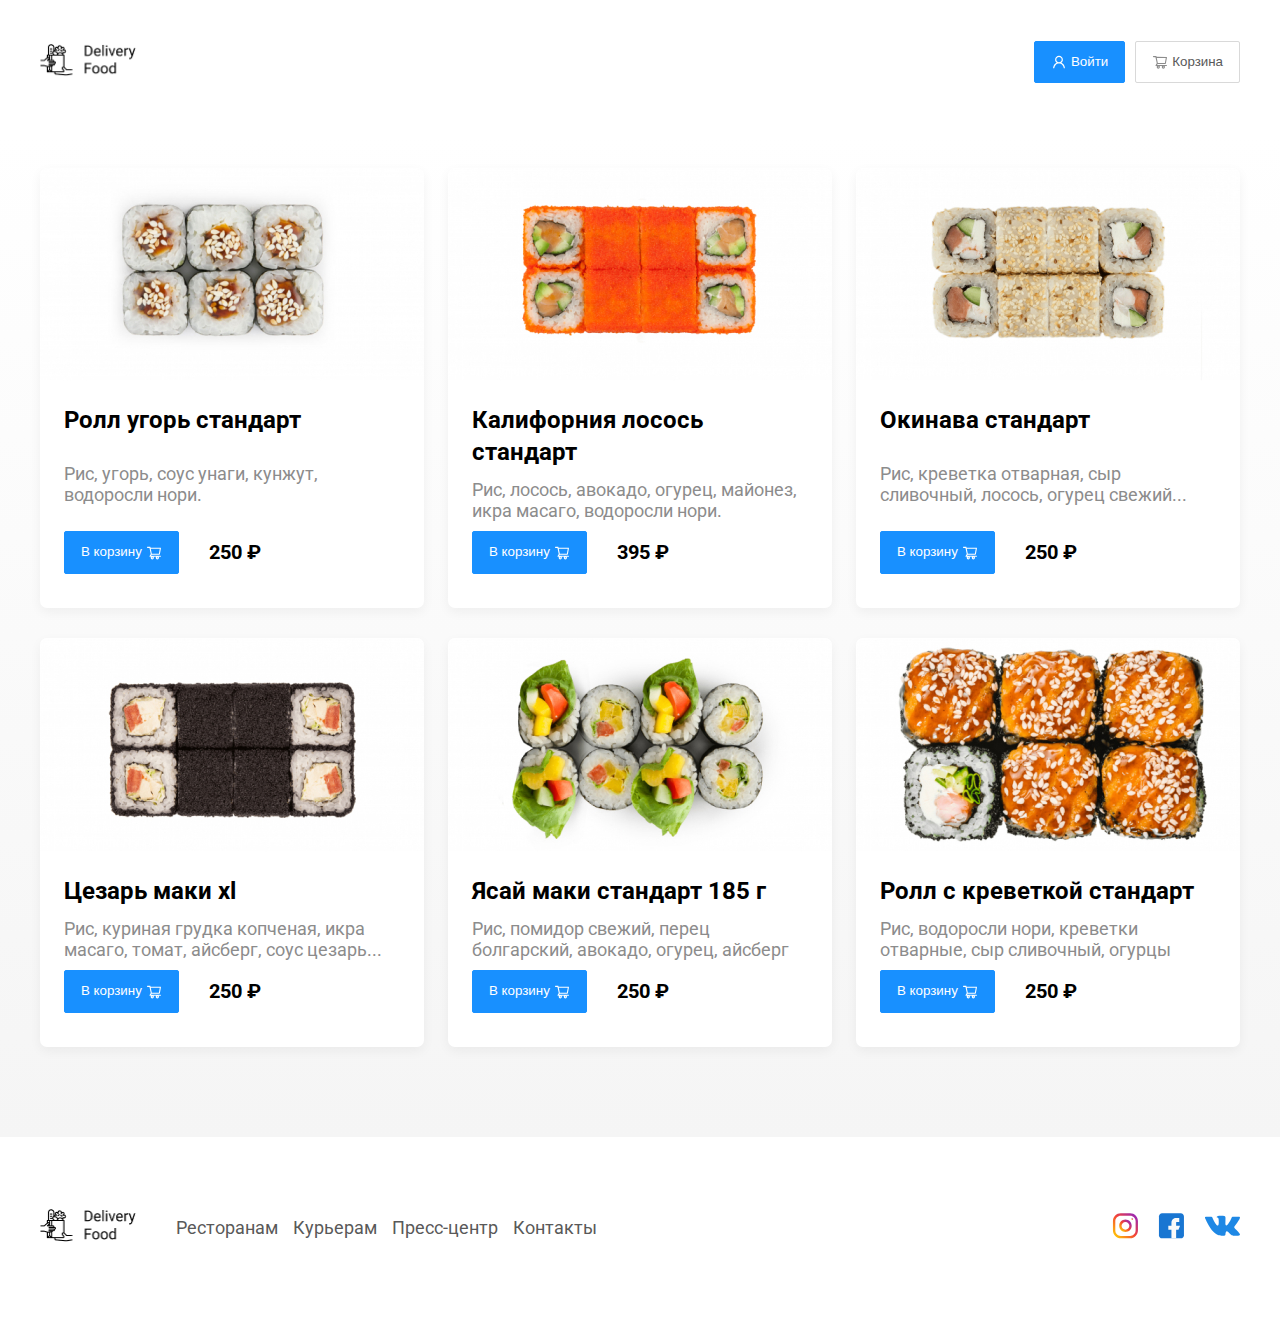
==== goods.html @ 4f5565f8 "goods + modal" ====
<!DOCTYPE html>
<html lang="ru">

<head>
    <meta charset="UTF-8">
    <meta name="viewport" content="width=device-width, initial-scale=1.0">
    <link rel="shortcut icon" type="image/x-icon" href="./images/favicon.ico">
    <link rel="preconnect" href="https://fonts.googleapis.com">
    <link rel="preconnect" href="https://fonts.gstatic.com" crossorigin>
    <link href="https://fonts.googleapis.com/css2?family=Roboto:wght@400;700&display=swap" rel="stylesheet">
    <link href="style.css" rel="stylesheet">
    <title>Delivery Food</title>
</head>

<body>
    <div class="page-wrapper">
        <header class="header">
            <div class="container">
                <div class="header-box">
                    <a class="header-logo logo" href="./index.html">
                        <img src="./images/logo.png" alt="Логотип Delivery Food">
                    </a>

                    <div class="header-controls">
                        <button class="btn btn-primary">
                            <svg width="16" height="24" viewBox="0 0 16 24" fill="none"
                                xmlns="http://www.w3.org/2000/svg">
                                <path
                                    d="M13.4143 15.9312C13.1196 15.2331 12.6919 14.5989 12.155 14.0641C11.6197 13.5277 10.9856 13.1 10.2878 12.8047C10.2815 12.8016 10.2753 12.8 10.269 12.7969C11.2425 12.0938 11.8753 10.9484 11.8753 9.65625C11.8753 7.51562 10.1409 5.78125 8.00028 5.78125C5.85966 5.78125 4.12528 7.51562 4.12528 9.65625C4.12528 10.9484 4.7581 12.0937 5.73153 12.7984C5.72528 12.8016 5.71903 12.8031 5.71278 12.8062C5.01278 13.1016 4.38466 13.525 3.8456 14.0656C3.3092 14.6009 2.88154 15.235 2.58622 15.9328C2.2961 16.616 2.13963 17.3485 2.12528 18.0906C2.12487 18.1073 2.12779 18.1239 2.13389 18.1394C2.13998 18.1549 2.14912 18.1691 2.16077 18.181C2.17242 18.193 2.18634 18.2025 2.20171 18.2089C2.21709 18.2154 2.2336 18.2188 2.25028 18.2188H3.18778C3.25653 18.2188 3.31122 18.1641 3.31278 18.0969C3.34403 16.8906 3.82841 15.7609 4.68466 14.9047C5.5706 14.0188 6.74716 13.5312 8.00028 13.5312C9.25341 13.5312 10.43 14.0188 11.3159 14.9047C12.1722 15.7609 12.6565 16.8906 12.6878 18.0969C12.6893 18.1656 12.744 18.2188 12.8128 18.2188H13.7503C13.767 18.2188 13.7835 18.2154 13.7989 18.2089C13.8142 18.2025 13.8281 18.193 13.8398 18.181C13.8514 18.1691 13.8606 18.1549 13.8667 18.1394C13.8728 18.1239 13.8757 18.1073 13.8753 18.0906C13.8597 17.3437 13.705 16.6172 13.4143 15.9312V15.9312ZM8.00028 12.3438C7.2831 12.3438 6.6081 12.0641 6.10028 11.5563C5.59247 11.0484 5.31278 10.3734 5.31278 9.65625C5.31278 8.93906 5.59247 8.26406 6.10028 7.75625C6.6081 7.24844 7.2831 6.96875 8.00028 6.96875C8.71747 6.96875 9.39247 7.24844 9.90028 7.75625C10.4081 8.26406 10.6878 8.93906 10.6878 9.65625C10.6878 10.3734 10.4081 11.0484 9.90028 11.5563C9.39247 12.0641 8.71747 12.3438 8.00028 12.3438Z"
                                    fill="white" />
                            </svg>
                            Войти
                        </button>

                        <button class="btn btn-outline">
                            <svg width="16" height="24" viewBox="0 0 16 24" fill="none"
                                xmlns="http://www.w3.org/2000/svg">
                                <path
                                    d="M14.4202 14.9672H5.11555L5.58274 14.0156L13.3452 14.0016C13.6077 14.0016 13.8327 13.8141 13.8796 13.5547L14.9546 7.5375C14.9827 7.37969 14.9406 7.21719 14.8374 7.09375C14.7865 7.033 14.7229 6.98407 14.6511 6.95034C14.5793 6.91661 14.5011 6.8989 14.4218 6.89844L4.5468 6.86562L4.46243 6.46875C4.4093 6.21562 4.18118 6.03125 3.9218 6.03125H1.50774C1.36146 6.03125 1.22116 6.08936 1.11773 6.1928C1.01429 6.29624 0.956177 6.43653 0.956177 6.58281C0.956177 6.7291 1.01429 6.86939 1.11773 6.97283C1.22116 7.07626 1.36146 7.13438 1.50774 7.13438H3.47493L3.84368 8.8875L4.75149 13.2828L3.58274 15.1906C3.52204 15.2725 3.48549 15.3698 3.4772 15.4714C3.46892 15.573 3.48924 15.675 3.53586 15.7656C3.62961 15.9516 3.81868 16.0688 4.02805 16.0688H5.0093C4.80011 16.3466 4.68712 16.685 4.68743 17.0328C4.68743 17.9172 5.40618 18.6359 6.29055 18.6359C7.17493 18.6359 7.89368 17.9172 7.89368 17.0328C7.89368 16.6844 7.77805 16.3453 7.5718 16.0688H10.089C9.8798 16.3466 9.76681 16.685 9.76711 17.0328C9.76711 17.9172 10.4859 18.6359 11.3702 18.6359C12.2546 18.6359 12.9734 17.9172 12.9734 17.0328C12.9734 16.6844 12.8577 16.3453 12.6515 16.0688H14.4218C14.7249 16.0688 14.9734 15.8219 14.9734 15.5172C14.9725 15.3711 14.9138 15.2312 14.8102 15.1282C14.7065 15.0251 14.5664 14.9673 14.4202 14.9672V14.9672ZM4.77649 7.95312L13.7734 7.98281L12.8921 12.9172L5.82493 12.9297L4.77649 7.95312ZM6.29055 17.5266C6.01868 17.5266 5.7968 17.3047 5.7968 17.0328C5.7968 16.7609 6.01868 16.5391 6.29055 16.5391C6.56243 16.5391 6.7843 16.7609 6.7843 17.0328C6.7843 17.1638 6.73228 17.2894 6.63969 17.3819C6.54709 17.4745 6.4215 17.5266 6.29055 17.5266V17.5266ZM11.3702 17.5266C11.0984 17.5266 10.8765 17.3047 10.8765 17.0328C10.8765 16.7609 11.0984 16.5391 11.3702 16.5391C11.6421 16.5391 11.864 16.7609 11.864 17.0328C11.864 17.1638 11.812 17.2894 11.7194 17.3819C11.6268 17.4745 11.5012 17.5266 11.3702 17.5266V17.5266Z"
                                    fill="#8C8C8C" />
                            </svg>
                            Корзина
                        </button>
                    </div>
                </div>
            </div>
        </header>

        <main class="main">
            <section class="products">
                <div class="container">
                    <div class="products-wrapper">
                        <div class="products-card">
                            <div class="products-card__image">
                                <img src="./images/goods/eelRoll.jpg" alt="Ролл угорь стандарт">
                            </div>
                            <div class="products-card__description">
                                <div class="products-card__description-row">
                                    <h5 class="products-card__description--name">Ролл угорь стандарт</h5>
                                </div>
                                <div class="products-card__description-row">
                                    <p class="products-card__description--text">Рис, угорь, соус унаги, кунжут,
                                        водоросли нори.</p>
                                </div>
                                <div class="products-card__description-row">
                                    <div class="products-card__description-controls">
                                        <button class="btn btn-primary">
                                            В корзину
                                            <svg width="16" height="25" viewBox="0 0 16 25" fill="none"
                                                xmlns="http://www.w3.org/2000/svg">
                                                <path
                                                    d="M14.4202 15.7302H5.11549L5.58268 14.7786L13.3452 14.7646C13.6077 14.7646 13.8327 14.5771 13.8796 14.3177L14.9546 8.3005C14.9827 8.14269 14.9405 7.98019 14.8374 7.85675C14.7864 7.796 14.7228 7.74707 14.6511 7.71334C14.5793 7.67961 14.501 7.6619 14.4217 7.66144L4.54674 7.62863L4.46237 7.23175C4.40924 6.97863 4.18112 6.79425 3.92174 6.79425H1.50768C1.36139 6.79425 1.2211 6.85236 1.11766 6.9558C1.01423 7.05924 0.956116 7.19953 0.956116 7.34581C0.956116 7.4921 1.01423 7.63239 1.11766 7.73583C1.2211 7.83926 1.36139 7.89738 1.50768 7.89738H3.47487L3.84362 9.6505L4.75143 14.0458L3.58268 15.9536C3.52198 16.0355 3.48543 16.1328 3.47714 16.2344C3.46886 16.336 3.48918 16.438 3.5358 16.5286C3.62955 16.7146 3.81862 16.8318 4.02799 16.8318H5.00924C4.80005 17.1096 4.68706 17.448 4.68737 17.7958C4.68737 18.6802 5.40612 19.3989 6.29049 19.3989C7.17487 19.3989 7.89362 18.6802 7.89362 17.7958C7.89362 17.4474 7.77799 17.1083 7.57174 16.8318H10.0889C9.87974 17.1096 9.76675 17.448 9.76705 17.7958C9.76705 18.6802 10.4858 19.3989 11.3702 19.3989C12.2546 19.3989 12.9733 18.6802 12.9733 17.7958C12.9733 17.4474 12.8577 17.1083 12.6514 16.8318H14.4217C14.7249 16.8318 14.9733 16.5849 14.9733 16.2802C14.9724 16.1341 14.9137 15.9942 14.8101 15.8912C14.7065 15.7881 14.5663 15.7303 14.4202 15.7302V15.7302ZM4.77643 8.71613L13.7733 8.74581L12.8921 13.6802L5.82487 13.6927L4.77643 8.71613ZM6.29049 18.2896C6.01862 18.2896 5.79674 18.0677 5.79674 17.7958C5.79674 17.5239 6.01862 17.3021 6.29049 17.3021C6.56237 17.3021 6.78424 17.5239 6.78424 17.7958C6.78424 17.9268 6.73222 18.0524 6.63962 18.1449C6.54703 18.2375 6.42144 18.2896 6.29049 18.2896V18.2896ZM11.3702 18.2896C11.0983 18.2896 10.8764 18.0677 10.8764 17.7958C10.8764 17.5239 11.0983 17.3021 11.3702 17.3021C11.6421 17.3021 11.8639 17.5239 11.8639 17.7958C11.8639 17.9268 11.8119 18.0524 11.7193 18.1449C11.6267 18.2375 11.5011 18.2896 11.3702 18.2896V18.2896Z"
                                                    fill="white" />
                                            </svg>
                                        </button>
                                        <span class="products-card__description-controls-price">250 ₽</span>
                                    </div>
                                </div>
                            </div>
                        </div>

                        <div class="products-card">
                            <div class="products-card__image">
                                <img src="./images/goods/california.jpg" alt="Калифорния лосось стандарт">
                            </div>
                            <div class="products-card__description">
                                <div class="products-card__description-row">
                                    <h5 class="products-card__description--name">Калифорния лосось стандарт</h5>
                                </div>
                                <div class="products-card__description-row">
                                    <p class="products-card__description--text">Рис, лосось, авокадо, огурец, майонез,
                                        икра масаго, водоросли нори.</p>
                                </div>
                                <div class="products-card__description-row">
                                    <div class="products-card__description-controls">
                                        <button class="btn btn-primary">
                                            В корзину
                                            <svg width="16" height="25" viewBox="0 0 16 25" fill="none"
                                                xmlns="http://www.w3.org/2000/svg">
                                                <path
                                                    d="M14.4202 15.7302H5.11549L5.58268 14.7786L13.3452 14.7646C13.6077 14.7646 13.8327 14.5771 13.8796 14.3177L14.9546 8.3005C14.9827 8.14269 14.9405 7.98019 14.8374 7.85675C14.7864 7.796 14.7228 7.74707 14.6511 7.71334C14.5793 7.67961 14.501 7.6619 14.4217 7.66144L4.54674 7.62863L4.46237 7.23175C4.40924 6.97863 4.18112 6.79425 3.92174 6.79425H1.50768C1.36139 6.79425 1.2211 6.85236 1.11766 6.9558C1.01423 7.05924 0.956116 7.19953 0.956116 7.34581C0.956116 7.4921 1.01423 7.63239 1.11766 7.73583C1.2211 7.83926 1.36139 7.89738 1.50768 7.89738H3.47487L3.84362 9.6505L4.75143 14.0458L3.58268 15.9536C3.52198 16.0355 3.48543 16.1328 3.47714 16.2344C3.46886 16.336 3.48918 16.438 3.5358 16.5286C3.62955 16.7146 3.81862 16.8318 4.02799 16.8318H5.00924C4.80005 17.1096 4.68706 17.448 4.68737 17.7958C4.68737 18.6802 5.40612 19.3989 6.29049 19.3989C7.17487 19.3989 7.89362 18.6802 7.89362 17.7958C7.89362 17.4474 7.77799 17.1083 7.57174 16.8318H10.0889C9.87974 17.1096 9.76675 17.448 9.76705 17.7958C9.76705 18.6802 10.4858 19.3989 11.3702 19.3989C12.2546 19.3989 12.9733 18.6802 12.9733 17.7958C12.9733 17.4474 12.8577 17.1083 12.6514 16.8318H14.4217C14.7249 16.8318 14.9733 16.5849 14.9733 16.2802C14.9724 16.1341 14.9137 15.9942 14.8101 15.8912C14.7065 15.7881 14.5663 15.7303 14.4202 15.7302V15.7302ZM4.77643 8.71613L13.7733 8.74581L12.8921 13.6802L5.82487 13.6927L4.77643 8.71613ZM6.29049 18.2896C6.01862 18.2896 5.79674 18.0677 5.79674 17.7958C5.79674 17.5239 6.01862 17.3021 6.29049 17.3021C6.56237 17.3021 6.78424 17.5239 6.78424 17.7958C6.78424 17.9268 6.73222 18.0524 6.63962 18.1449C6.54703 18.2375 6.42144 18.2896 6.29049 18.2896V18.2896ZM11.3702 18.2896C11.0983 18.2896 10.8764 18.0677 10.8764 17.7958C10.8764 17.5239 11.0983 17.3021 11.3702 17.3021C11.6421 17.3021 11.8639 17.5239 11.8639 17.7958C11.8639 17.9268 11.8119 18.0524 11.7193 18.1449C11.6267 18.2375 11.5011 18.2896 11.3702 18.2896V18.2896Z"
                                                    fill="white" />
                                            </svg>
                                        </button>
                                        <span class="products-card__description-controls-price">395 ₽</span>
                                    </div>
                                </div>
                            </div>
                        </div>

                        <div class="products-card">
                            <div class="products-card__image">
                                <img src="./images/goods/okinawa.jpg" alt="Окинава стандарт">
                            </div>
                            <div class="products-card__description">
                                <div class="products-card__description-row">
                                    <h5 class="products-card__description--name">Окинава стандарт</h5>
                                </div>
                                <div class="products-card__description-row">
                                    <p class="products-card__description--text">Рис, креветка отварная, сыр сливочный,
                                        лосось, огурец свежий...</p>
                                </div>
                                <div class="products-card__description-row">
                                    <div class="products-card__description-controls">
                                        <button class="btn btn-primary">
                                            В корзину
                                            <svg width="16" height="25" viewBox="0 0 16 25" fill="none"
                                                xmlns="http://www.w3.org/2000/svg">
                                                <path
                                                    d="M14.4202 15.7302H5.11549L5.58268 14.7786L13.3452 14.7646C13.6077 14.7646 13.8327 14.5771 13.8796 14.3177L14.9546 8.3005C14.9827 8.14269 14.9405 7.98019 14.8374 7.85675C14.7864 7.796 14.7228 7.74707 14.6511 7.71334C14.5793 7.67961 14.501 7.6619 14.4217 7.66144L4.54674 7.62863L4.46237 7.23175C4.40924 6.97863 4.18112 6.79425 3.92174 6.79425H1.50768C1.36139 6.79425 1.2211 6.85236 1.11766 6.9558C1.01423 7.05924 0.956116 7.19953 0.956116 7.34581C0.956116 7.4921 1.01423 7.63239 1.11766 7.73583C1.2211 7.83926 1.36139 7.89738 1.50768 7.89738H3.47487L3.84362 9.6505L4.75143 14.0458L3.58268 15.9536C3.52198 16.0355 3.48543 16.1328 3.47714 16.2344C3.46886 16.336 3.48918 16.438 3.5358 16.5286C3.62955 16.7146 3.81862 16.8318 4.02799 16.8318H5.00924C4.80005 17.1096 4.68706 17.448 4.68737 17.7958C4.68737 18.6802 5.40612 19.3989 6.29049 19.3989C7.17487 19.3989 7.89362 18.6802 7.89362 17.7958C7.89362 17.4474 7.77799 17.1083 7.57174 16.8318H10.0889C9.87974 17.1096 9.76675 17.448 9.76705 17.7958C9.76705 18.6802 10.4858 19.3989 11.3702 19.3989C12.2546 19.3989 12.9733 18.6802 12.9733 17.7958C12.9733 17.4474 12.8577 17.1083 12.6514 16.8318H14.4217C14.7249 16.8318 14.9733 16.5849 14.9733 16.2802C14.9724 16.1341 14.9137 15.9942 14.8101 15.8912C14.7065 15.7881 14.5663 15.7303 14.4202 15.7302V15.7302ZM4.77643 8.71613L13.7733 8.74581L12.8921 13.6802L5.82487 13.6927L4.77643 8.71613ZM6.29049 18.2896C6.01862 18.2896 5.79674 18.0677 5.79674 17.7958C5.79674 17.5239 6.01862 17.3021 6.29049 17.3021C6.56237 17.3021 6.78424 17.5239 6.78424 17.7958C6.78424 17.9268 6.73222 18.0524 6.63962 18.1449C6.54703 18.2375 6.42144 18.2896 6.29049 18.2896V18.2896ZM11.3702 18.2896C11.0983 18.2896 10.8764 18.0677 10.8764 17.7958C10.8764 17.5239 11.0983 17.3021 11.3702 17.3021C11.6421 17.3021 11.8639 17.5239 11.8639 17.7958C11.8639 17.9268 11.8119 18.0524 11.7193 18.1449C11.6267 18.2375 11.5011 18.2896 11.3702 18.2896V18.2896Z"
                                                    fill="white" />
                                            </svg>
                                        </button>
                                        <span class="products-card__description-controls-price">250 ₽</span>
                                    </div>
                                </div>
                            </div>
                        </div>

                        <div class="products-card">
                            <div class="products-card__image">
                                <img src="./images/goods/caesar.jpg" alt="Цезарь маки хl">
                            </div>
                            <div class="products-card__description">
                                <div class="products-card__description-row">
                                    <h5 class="products-card__description--name">Цезарь маки хl</h5>
                                </div>
                                <div class="products-card__description-row">
                                    <p class="products-card__description--text">Рис, куриная грудка копченая, икра
                                        масаго, томат, айсберг, соус цезарь...
                                    </p>
                                </div>
                                <div class="products-card__description-row">
                                    <div class="products-card__description-controls">
                                        <button class="btn btn-primary">
                                            В корзину
                                            <svg width="16" height="25" viewBox="0 0 16 25" fill="none"
                                                xmlns="http://www.w3.org/2000/svg">
                                                <path
                                                    d="M14.4202 15.7302H5.11549L5.58268 14.7786L13.3452 14.7646C13.6077 14.7646 13.8327 14.5771 13.8796 14.3177L14.9546 8.3005C14.9827 8.14269 14.9405 7.98019 14.8374 7.85675C14.7864 7.796 14.7228 7.74707 14.6511 7.71334C14.5793 7.67961 14.501 7.6619 14.4217 7.66144L4.54674 7.62863L4.46237 7.23175C4.40924 6.97863 4.18112 6.79425 3.92174 6.79425H1.50768C1.36139 6.79425 1.2211 6.85236 1.11766 6.9558C1.01423 7.05924 0.956116 7.19953 0.956116 7.34581C0.956116 7.4921 1.01423 7.63239 1.11766 7.73583C1.2211 7.83926 1.36139 7.89738 1.50768 7.89738H3.47487L3.84362 9.6505L4.75143 14.0458L3.58268 15.9536C3.52198 16.0355 3.48543 16.1328 3.47714 16.2344C3.46886 16.336 3.48918 16.438 3.5358 16.5286C3.62955 16.7146 3.81862 16.8318 4.02799 16.8318H5.00924C4.80005 17.1096 4.68706 17.448 4.68737 17.7958C4.68737 18.6802 5.40612 19.3989 6.29049 19.3989C7.17487 19.3989 7.89362 18.6802 7.89362 17.7958C7.89362 17.4474 7.77799 17.1083 7.57174 16.8318H10.0889C9.87974 17.1096 9.76675 17.448 9.76705 17.7958C9.76705 18.6802 10.4858 19.3989 11.3702 19.3989C12.2546 19.3989 12.9733 18.6802 12.9733 17.7958C12.9733 17.4474 12.8577 17.1083 12.6514 16.8318H14.4217C14.7249 16.8318 14.9733 16.5849 14.9733 16.2802C14.9724 16.1341 14.9137 15.9942 14.8101 15.8912C14.7065 15.7881 14.5663 15.7303 14.4202 15.7302V15.7302ZM4.77643 8.71613L13.7733 8.74581L12.8921 13.6802L5.82487 13.6927L4.77643 8.71613ZM6.29049 18.2896C6.01862 18.2896 5.79674 18.0677 5.79674 17.7958C5.79674 17.5239 6.01862 17.3021 6.29049 17.3021C6.56237 17.3021 6.78424 17.5239 6.78424 17.7958C6.78424 17.9268 6.73222 18.0524 6.63962 18.1449C6.54703 18.2375 6.42144 18.2896 6.29049 18.2896V18.2896ZM11.3702 18.2896C11.0983 18.2896 10.8764 18.0677 10.8764 17.7958C10.8764 17.5239 11.0983 17.3021 11.3702 17.3021C11.6421 17.3021 11.8639 17.5239 11.8639 17.7958C11.8639 17.9268 11.8119 18.0524 11.7193 18.1449C11.6267 18.2375 11.5011 18.2896 11.3702 18.2896V18.2896Z"
                                                    fill="white" />
                                            </svg>
                                        </button>
                                        <span class="products-card__description-controls-price">250 ₽</span>
                                    </div>
                                </div>
                            </div>
                        </div>

                        <div class="products-card">
                            <div class="products-card__image">
                                <img src="./images/goods/yasai.jpg" alt="Ясай маки стандарт 185 г">
                            </div>
                            <div class="products-card__description">
                                <div class="products-card__description-row">
                                    <h5 class="products-card__description--name">Ясай маки стандарт 185 г</h5>
                                </div>
                                <div class="products-card__description-row">
                                    <p class="products-card__description--text">Рис, помидор свежий, перец болгарский,
                                        авокадо, огурец, айсберг
                                    </p>
                                </div>
                                <div class="products-card__description-row">
                                    <div class="products-card__description-controls">
                                        <button class="btn btn-primary">
                                            В корзину
                                            <svg width="16" height="25" viewBox="0 0 16 25" fill="none"
                                                xmlns="http://www.w3.org/2000/svg">
                                                <path
                                                    d="M14.4202 15.7302H5.11549L5.58268 14.7786L13.3452 14.7646C13.6077 14.7646 13.8327 14.5771 13.8796 14.3177L14.9546 8.3005C14.9827 8.14269 14.9405 7.98019 14.8374 7.85675C14.7864 7.796 14.7228 7.74707 14.6511 7.71334C14.5793 7.67961 14.501 7.6619 14.4217 7.66144L4.54674 7.62863L4.46237 7.23175C4.40924 6.97863 4.18112 6.79425 3.92174 6.79425H1.50768C1.36139 6.79425 1.2211 6.85236 1.11766 6.9558C1.01423 7.05924 0.956116 7.19953 0.956116 7.34581C0.956116 7.4921 1.01423 7.63239 1.11766 7.73583C1.2211 7.83926 1.36139 7.89738 1.50768 7.89738H3.47487L3.84362 9.6505L4.75143 14.0458L3.58268 15.9536C3.52198 16.0355 3.48543 16.1328 3.47714 16.2344C3.46886 16.336 3.48918 16.438 3.5358 16.5286C3.62955 16.7146 3.81862 16.8318 4.02799 16.8318H5.00924C4.80005 17.1096 4.68706 17.448 4.68737 17.7958C4.68737 18.6802 5.40612 19.3989 6.29049 19.3989C7.17487 19.3989 7.89362 18.6802 7.89362 17.7958C7.89362 17.4474 7.77799 17.1083 7.57174 16.8318H10.0889C9.87974 17.1096 9.76675 17.448 9.76705 17.7958C9.76705 18.6802 10.4858 19.3989 11.3702 19.3989C12.2546 19.3989 12.9733 18.6802 12.9733 17.7958C12.9733 17.4474 12.8577 17.1083 12.6514 16.8318H14.4217C14.7249 16.8318 14.9733 16.5849 14.9733 16.2802C14.9724 16.1341 14.9137 15.9942 14.8101 15.8912C14.7065 15.7881 14.5663 15.7303 14.4202 15.7302V15.7302ZM4.77643 8.71613L13.7733 8.74581L12.8921 13.6802L5.82487 13.6927L4.77643 8.71613ZM6.29049 18.2896C6.01862 18.2896 5.79674 18.0677 5.79674 17.7958C5.79674 17.5239 6.01862 17.3021 6.29049 17.3021C6.56237 17.3021 6.78424 17.5239 6.78424 17.7958C6.78424 17.9268 6.73222 18.0524 6.63962 18.1449C6.54703 18.2375 6.42144 18.2896 6.29049 18.2896V18.2896ZM11.3702 18.2896C11.0983 18.2896 10.8764 18.0677 10.8764 17.7958C10.8764 17.5239 11.0983 17.3021 11.3702 17.3021C11.6421 17.3021 11.8639 17.5239 11.8639 17.7958C11.8639 17.9268 11.8119 18.0524 11.7193 18.1449C11.6267 18.2375 11.5011 18.2896 11.3702 18.2896V18.2896Z"
                                                    fill="white" />
                                            </svg>
                                        </button>
                                        <span class="products-card__description-controls-price">250 ₽</span>
                                    </div>
                                </div>
                            </div>
                        </div>

                        <div class="products-card">
                            <div class="products-card__image">
                                <img src="./images/goods/shrimp.jpg" alt="Ролл с креветкой стандарт">
                            </div>
                            <div class="products-card__description">
                                <div class="products-card__description-row">
                                    <h5 class="products-card__description--name">Ролл с креветкой стандарт</h5>
                                </div>
                                <div class="products-card__description-row">
                                    <p class="products-card__description--text">Рис, водоросли нори, креветки отварные,
                                        сыр сливочный, огурцы
                                    </p>
                                </div>
                                <div class="products-card__description-row">
                                    <div class="products-card__description-controls">
                                        <button class="btn btn-primary">
                                            В корзину
                                            <svg width="16" height="25" viewBox="0 0 16 25" fill="none"
                                                xmlns="http://www.w3.org/2000/svg">
                                                <path
                                                    d="M14.4202 15.7302H5.11549L5.58268 14.7786L13.3452 14.7646C13.6077 14.7646 13.8327 14.5771 13.8796 14.3177L14.9546 8.3005C14.9827 8.14269 14.9405 7.98019 14.8374 7.85675C14.7864 7.796 14.7228 7.74707 14.6511 7.71334C14.5793 7.67961 14.501 7.6619 14.4217 7.66144L4.54674 7.62863L4.46237 7.23175C4.40924 6.97863 4.18112 6.79425 3.92174 6.79425H1.50768C1.36139 6.79425 1.2211 6.85236 1.11766 6.9558C1.01423 7.05924 0.956116 7.19953 0.956116 7.34581C0.956116 7.4921 1.01423 7.63239 1.11766 7.73583C1.2211 7.83926 1.36139 7.89738 1.50768 7.89738H3.47487L3.84362 9.6505L4.75143 14.0458L3.58268 15.9536C3.52198 16.0355 3.48543 16.1328 3.47714 16.2344C3.46886 16.336 3.48918 16.438 3.5358 16.5286C3.62955 16.7146 3.81862 16.8318 4.02799 16.8318H5.00924C4.80005 17.1096 4.68706 17.448 4.68737 17.7958C4.68737 18.6802 5.40612 19.3989 6.29049 19.3989C7.17487 19.3989 7.89362 18.6802 7.89362 17.7958C7.89362 17.4474 7.77799 17.1083 7.57174 16.8318H10.0889C9.87974 17.1096 9.76675 17.448 9.76705 17.7958C9.76705 18.6802 10.4858 19.3989 11.3702 19.3989C12.2546 19.3989 12.9733 18.6802 12.9733 17.7958C12.9733 17.4474 12.8577 17.1083 12.6514 16.8318H14.4217C14.7249 16.8318 14.9733 16.5849 14.9733 16.2802C14.9724 16.1341 14.9137 15.9942 14.8101 15.8912C14.7065 15.7881 14.5663 15.7303 14.4202 15.7302V15.7302ZM4.77643 8.71613L13.7733 8.74581L12.8921 13.6802L5.82487 13.6927L4.77643 8.71613ZM6.29049 18.2896C6.01862 18.2896 5.79674 18.0677 5.79674 17.7958C5.79674 17.5239 6.01862 17.3021 6.29049 17.3021C6.56237 17.3021 6.78424 17.5239 6.78424 17.7958C6.78424 17.9268 6.73222 18.0524 6.63962 18.1449C6.54703 18.2375 6.42144 18.2896 6.29049 18.2896V18.2896ZM11.3702 18.2896C11.0983 18.2896 10.8764 18.0677 10.8764 17.7958C10.8764 17.5239 11.0983 17.3021 11.3702 17.3021C11.6421 17.3021 11.8639 17.5239 11.8639 17.7958C11.8639 17.9268 11.8119 18.0524 11.7193 18.1449C11.6267 18.2375 11.5011 18.2896 11.3702 18.2896V18.2896Z"
                                                    fill="white" />
                                            </svg>
                                        </button>
                                        <span class="products-card__description-controls-price">250 ₽</span>
                                    </div>
                                </div>
                            </div>
                        </div>
                    </div>
                </div>
            </section>
        </main>

        <div class="cart-modal__overlay">
            <div class="cart-modal">
                <div class="cart-modal__header">
                    <h2 class="cart-modal__header--title">Корзина</h2>
                    <span class="cart-modal__header--close">
                        <svg width="26" height="26" viewBox="0 0 26 26" fill="none" xmlns="http://www.w3.org/2000/svg">
                            <path
                                d="M16.0035 13L25.3506 3.65245C25.6077 3.39513 25.7496 3.05184 25.75 2.68578C25.75 2.31952 25.6081 1.97582 25.3506 1.71891L24.5315 0.900011C24.274 0.642084 23.9307 0.500824 23.5642 0.500824C23.1984 0.500824 22.8551 0.642084 22.5976 0.900011L13.2504 10.247L3.90285 0.900011C3.64573 0.642084 3.30224 0.500824 2.93598 0.500824C2.57012 0.500824 2.22663 0.642084 1.96951 0.900011L1.15 1.71891C0.616667 2.25225 0.616667 3.11973 1.15 3.65245L10.4974 13L1.15 22.3472C0.892683 22.6049 0.751016 22.9482 0.751016 23.3142C0.751016 23.6803 0.892683 24.0236 1.15 24.2811L1.96931 25.1C2.22642 25.3577 2.57012 25.4992 2.93577 25.4992C3.30203 25.4992 3.64553 25.3577 3.90264 25.1L13.2502 15.7529L22.5974 25.1C22.8549 25.3577 23.1982 25.4992 23.564 25.4992H23.5644C23.9305 25.4992 24.2738 25.3577 24.5313 25.1L25.3504 24.2811C25.6075 24.0238 25.7494 23.6803 25.7494 23.3142C25.7494 22.9482 25.6075 22.6049 25.3504 22.3474L16.0035 13Z"
                                fill="black" />
                        </svg>
                    </span>
                </div>
                <div class="cart-modal__body">
                    <div class="cart-item">
                        <p class="cart-item__title">Ролл угорь стандарт
                        </p>
                        <div class="cart-item__controls">
                            <div class="cart-item__controls--price">250 ₽</div>
                            <button class="btn btn-outline">-</button>
                            <div class="cart-item__controls--count">1</div>
                            <button class="btn btn-outline">+</button>
                        </div>
                    </div>
                    <div class="cart-item">
                        <p class="cart-item__title">Ролл угорь стандарт
                        </p>
                        <div class="cart-item__controls">
                            <div class="cart-item__controls--price">250 ₽</div>
                            <button class="btn btn-outline">-</button>
                            <div class="cart-item__controls--count">1</div>
                            <button class="btn btn-outline">+</button>
                        </div>
                    </div>
                    <div class="cart-item">
                        <p class="cart-item__title">Ролл угорь стандарт
                        </p>
                        <div class="cart-item__controls">
                            <div class="cart-item__controls--price">250 ₽</div>
                            <button class="btn btn-outline">-</button>
                            <div class="cart-item__controls--count">1</div>
                            <button class="btn btn-outline">+</button>
                        </div>
                    </div>
                </div>
                <div class="cart-modal__footer">
                    <div class="cart-modal__footer--price">1250 ₽</div>
                    <div class="cart-modal__footer--controls">
                        <button class="btn btn-primary">Оформить заказ</button>
                        <button class="btn btn-outline">Отмена</button>
                    </div>
                </div>
            </div>
        </div>

        <footer class="footer">
            <div class="container">
                <div class="footer-box">
                    <a class="footer-logo logo" href="./index.html">
                        <img src="./images/logo.png" alt="Логотип Delivery Food">
                    </a>

                    <nav class="footer-nav">
                        <ul class="footer-nav--list">
                            <li class="footer-nav--item">
                                <a class="footer-nav--link" href="#!">Ресторанам</a>
                            </li>
                            <li class="footer-nav--item">
                                <a class="footer-nav--link" href="#!">Курьерам</a>
                            </li>
                            <li class="footer-nav--item">
                                <a class="footer-nav--link" href="#!">Пресс-центр</a>
                            </li>
                            <li class="footer-nav--item">
                                <a class="footer-nav--link" href="#!">Контакты</a>
                            </li>
                        </ul>
                    </nav>

                    <div class="footer-social">
                        <ul class="footer-social--list">
                            <li class="footer-social--item">
                                <a class="footer-social--link" href="#!">
                                    <img src="./images/social/instagram.svg" alt="Instagram">
                                </a>
                            </li>
                            <li class="footer-social--item">
                                <a class="footer-social--link" href="#!">
                                    <img src="./images/social/facebook.svg" alt="Facebook">
                                </a>
                            </li>
                            <li class="footer-social--item">
                                <a class="footer-social--link" href="#!">
                                    <img src="./images/social/vk.svg" alt="Vk">
                                </a>
                            </li>
                        </ul>
                    </div>
                </div>
            </div>
        </footer>
    </div>
</body>

</html>
---- style.css ----
* {
    box-sizing: border-box;
}

body {
    margin: 0;
    padding: 0;
    font-family: "Roboto", sans-serif;
    font-size: 16px;
    font-weight: 400;
}

.page-wrapper {
    min-height: 100vh;
    display: flex;
    flex-direction: column;
}

.container {
    width: 100%;
    height: 100%;
    max-width: 1230px;
    margin: 0 auto;
    padding-left: 15px;
    padding-right: 15px;
}

.main {
    flex-grow: 1;
    background: linear-gradient(180deg, rgba(245, 245, 245, 0) 1.04%, #f5f5f5 100%);
}

.btn {
    display: flex;
    align-items: center;
    gap: 4px;
    border-radius: 2px;
    min-height: 40px;
    padding: 8px 16px;
    outline: none;
    line-height: 1.5;
    cursor: pointer;
}

.btn-primary {
    background-color: #1890ff;
    color: #fff;
    border: 1px solid #1890FF;
}

.btn-outline {
    background-color: #fff;
    color: #595959;
    border: 1px solid #d9d9d9;
    box-shadow: 0 0 2px 0 rgba(0, 0, 0, 0.00);
}

.logo {
    max-width: 100px;
}

.logo img {
    width: 100%;
}

.header {
    display: flex;
    align-items: center;
    min-height: 124px;
}

.header-box {
    height: 100%;
    display: flex;
    align-items: center;
    justify-content: space-between;
}

.header-controls {
    display: flex;
    align-items: center;
    justify-content: flex-end;
    gap: 10px;
}

.banner {
    margin-bottom: 56px;
}

.banner-item {
    background-image: url(./images/banner.png);
    background-color: #fff1b8;
    background-repeat: no-repeat;
    background-size: contain;
    background-position: center right;
    padding: 68px;
    border-radius: 10px;
}

.banner-item--title {
    font-weight: 700;
    font-size: 39px;
    color: #302c34;
    margin-top: 0;
    margin-bottom: 15px;
    max-width: 50%;
}

.banner-item--subtitle {
    font-size: 24px;
    color: #302c34;
    max-width: 50%;
    margin: 0;
}

.products-header {
    display: flex;
    align-items: center;
    justify-content: space-between;
    flex-wrap: wrap;
    gap: 24px;
}

.products-header--title {
    font-weight: 700;
    font-size: 36px;
    color: #000;
    margin: 0;
}

.products-header--search {
    min-width: 306px;
    height: 34px;
    flex-shrink: 0;
    border: 1px solid #d9d9d9;
    border-radius: 2px;
    background: #fff;
    padding: 5px 12px;
}

.products-header--search:focus {
    outline: none;
    border: 1px solid #d9d9d9;
}

.products-header--search:placeholder {
    line-height: 1.5;
    color: #bfbfbf;
}

.products-wrapper {
    display: flex;
    flex-wrap: wrap;
    gap: 30px 24px;
    padding-top: 44px;
    padding-bottom: 90px;
}

.products-card {
    width: calc((100% - 48px) / 3);
    border-radius: 7px;
    box-shadow: 0 4px 12px 0 rgba(0, 0, 0, 0.05);
    background-color: #fff;
    overflow: hidden;
    display: flex;
    flex-direction: column;
    justify-content: space-between;
    text-decoration: none;
    color: inherit;
}

.products-card__image {
    width: 100%;
}

.products-card__image img {
    width: 100%;
    height: auto;
}

.products-card__description {
    padding: 20px 24px 34px 24px;
    display: flex;
    flex-direction: column;
    justify-content: space-between;
    flex-grow: 1;
}

.products-card__description-row {
    display: flex;
    justify-content: space-between;
    align-items: center;
}

.products-card__description-row:not(:last-child) {
    margin-bottom: 10px;
}

.products-card__decription--title {
    margin: 0;
    font-weight: 700;
    font-size: 24px;
    line-height: 1.33;
}

.products-card__decription--badge {
    border-radius: 2px;
    padding: 1px 8px;
    background-color: #262626;
    font-size: 12px;
    line-height: 1.67;
    color: #fff;
}

.products-card__description-info {
    display: flex;
    align-items: center;
    justify-content: flex-start;
    gap: 25px;
    flex-wrap: wrap;
}

.products-card__description-info--raiting {
    font-weight: 700;
    font-size: 18px;
    line-height: 1.78;
    color: #ffc107;
}

.products-card__description-info--price, .products-card__description-info--groupe {
    font-size: 18px;
    line-height: 1.78;
    color: #8c8c8c;
}

.products-card__description-info--groupe {
    position: relative;
}

.products-card__description-info--groupe::before {
    content: '';
    display: block;
    width: 5px;
    height: 5px;
    border-radius: 50%;
    background-color: #8c8c8c;
    position: absolute;
    left: -14px;
    top: 14px;
}

.products-card__description--name {
    font-size: 24px;
    line-height: 1.33;
    margin: 0;
}

.products-card__description--text {
    font-size: 18px;
    color: #8c8c8c;
    margin: 0;
}

.products-card__description-controls {
    display: flex;
    align-items: center;
    justify-content: flex-start;
    flex-wrap: wrap;
    gap: 10px 30px;
}

.products-card__description-controls-price {
    font-weight: 700;
    font-size: 20px;
    line-height: 1.6;
}

.cart-modal__overlay {
    display: none;
    position: fixed;
    top: 0;
    right: 0;
    bottom: 0;
    left: 0;
    background-color: rgba(0, 0, 0, 0.4);
}

.cart-modal__overlay.open {
    display: block;
    display: flex;
    align-items: center;
    justify-content: center;
}

.cart-modal {
    width: 100%;
    max-width: 780px;
    border-radius: 5px;
    background-color: #fff;
    padding: 40px 45px;
}

.cart-modal__header {
    display: flex;
    align-items: center;
    justify-content: space-between;
    margin-bottom: 48px;
}

.cart-modal__header--title {
    font-weight: 700;
    font-size: 36px;
    margin: 0;
}

.cart-modal__header--close {
    cursor: pointer;
}

.cart-modal__body {
    margin-bottom: 50px;
}


.cart-item {
    display: flex;
    align-items: center;
    justify-content: space-between;
    flex-wrap: wrap;
    gap: 10px;
}

.cart-item:not(:last-child) {
    padding-bottom: 10px;
    margin-bottom: 10px;
    border-bottom: 1px solid #d9d9d9;
}

.cart-item__title {
    font-size: 18px;
    line-height: 1.78;
    margin: 0;
}

.cart-item__controls {
    display: flex;
    align-items: center;
}

.cart-item__controls--price {
    font-weight: 700;
    font-size: 20px;
    line-height: 1.6;
    margin-right: 47px;
}

.cart-item__controls button {
    border: 1px solid #40a9ff;
    padding: 5px 16px;
    color: #40a9ff;
}

.cart-item__controls--count {
    margin-left: 15px;
    margin-right: 15px;
    line-height: 1.5;
}



.cart-modal__footer {
    display: flex;
    align-items: center;
    justify-content: space-between;
    flex-wrap: wrap;
    gap: 10px;
}

.cart-modal__footer--price {
    border-radius: 5px;
    padding: 15px 20px;
    background-color: #262626;
    color: #fafafa;
    font-weight: 700;
    font-size: 20px;
}

.cart-modal__footer--controls {
    display: flex;
    align-items: center;
    gap: 10px;
}

.footer {
    display: flex;
    align-items: center;
    min-height: 156px;
    padding: 60px 0;
}

.footer-box {
    height: 100%;
    display: flex;
    flex-wrap: wrap;
    align-items: center;
    justify-content: space-between;
    gap: 36px;
}

.footer-nav {
    flex-grow: 1;
}

.footer-nav--list {
    display: flex;
    align-items: center;
    flex-wrap: wrap;
    gap: 15px;
    list-style: none;
    padding: 0;
    margin: 0;
}

.footer-nav--link {
    text-decoration: none;
    font-size: 18px;
    color: #595959;
}

.footer-social--list {
    display: flex;
    align-items: center;
    justify-content: flex-end;
    gap: 20px;
    list-style: none;
}

@media (max-width: 991px) {

    .banner-item {
        background-image: none;
    }

    .banner-item--title {
        max-width: 100%;
    }

    .banner-item--subtitle {
        max-width: 100%;
    }

    .products-card {
        width: calc((100% - 24px) / 2);
    }
}

@media (max-width: 768px) {
    .products-card {
        width: 100%;
    }
}
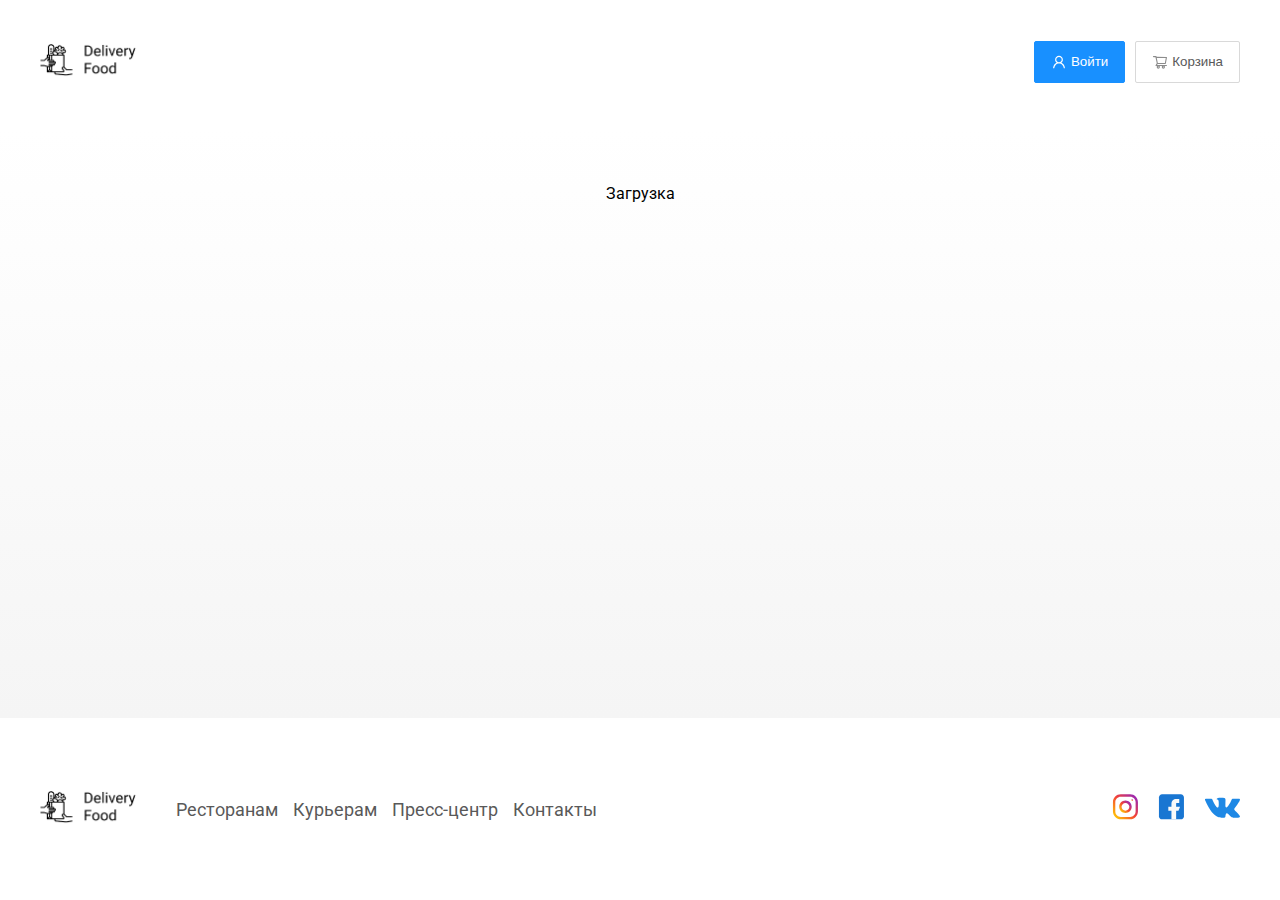
==== commit a0f1a67e: "js modal+rander rest & goods" ====
--- a/goods.html
+++ b/goods.html
@@ -8,8 +8,9 @@
     <link rel="preconnect" href="https://fonts.googleapis.com">
     <link rel="preconnect" href="https://fonts.gstatic.com" crossorigin>
     <link href="https://fonts.googleapis.com/css2?family=Roboto:wght@400;700&display=swap" rel="stylesheet">
-    <link href="style.css" rel="stylesheet">
+    <link href="./css/style.css" rel="stylesheet">
     <title>Delivery Food</title>
+    <script src="./scripts/index.js" defer></script>
 </head>
 
 <body>
@@ -32,7 +33,7 @@
                             Войти
                         </button>
 
-                        <button class="btn btn-outline">
+                        <button class="btn btn-outline" id="cart-button">
                             <svg width="16" height="24" viewBox="0 0 16 24" fill="none"
                                 xmlns="http://www.w3.org/2000/svg">
                                 <path
@@ -49,183 +50,7 @@
         <main class="main">
             <section class="products">
                 <div class="container">
-                    <div class="products-wrapper">
-                        <div class="products-card">
-                            <div class="products-card__image">
-                                <img src="./images/goods/eelRoll.jpg" alt="Ролл угорь стандарт">
-                            </div>
-                            <div class="products-card__description">
-                                <div class="products-card__description-row">
-                                    <h5 class="products-card__description--name">Ролл угорь стандарт</h5>
-                                </div>
-                                <div class="products-card__description-row">
-                                    <p class="products-card__description--text">Рис, угорь, соус унаги, кунжут,
-                                        водоросли нори.</p>
-                                </div>
-                                <div class="products-card__description-row">
-                                    <div class="products-card__description-controls">
-                                        <button class="btn btn-primary">
-                                            В корзину
-                                            <svg width="16" height="25" viewBox="0 0 16 25" fill="none"
-                                                xmlns="http://www.w3.org/2000/svg">
-                                                <path
-                                                    d="M14.4202 15.7302H5.11549L5.58268 14.7786L13.3452 14.7646C13.6077 14.7646 13.8327 14.5771 13.8796 14.3177L14.9546 8.3005C14.9827 8.14269 14.9405 7.98019 14.8374 7.85675C14.7864 7.796 14.7228 7.74707 14.6511 7.71334C14.5793 7.67961 14.501 7.6619 14.4217 7.66144L4.54674 7.62863L4.46237 7.23175C4.40924 6.97863 4.18112 6.79425 3.92174 6.79425H1.50768C1.36139 6.79425 1.2211 6.85236 1.11766 6.9558C1.01423 7.05924 0.956116 7.19953 0.956116 7.34581C0.956116 7.4921 1.01423 7.63239 1.11766 7.73583C1.2211 7.83926 1.36139 7.89738 1.50768 7.89738H3.47487L3.84362 9.6505L4.75143 14.0458L3.58268 15.9536C3.52198 16.0355 3.48543 16.1328 3.47714 16.2344C3.46886 16.336 3.48918 16.438 3.5358 16.5286C3.62955 16.7146 3.81862 16.8318 4.02799 16.8318H5.00924C4.80005 17.1096 4.68706 17.448 4.68737 17.7958C4.68737 18.6802 5.40612 19.3989 6.29049 19.3989C7.17487 19.3989 7.89362 18.6802 7.89362 17.7958C7.89362 17.4474 7.77799 17.1083 7.57174 16.8318H10.0889C9.87974 17.1096 9.76675 17.448 9.76705 17.7958C9.76705 18.6802 10.4858 19.3989 11.3702 19.3989C12.2546 19.3989 12.9733 18.6802 12.9733 17.7958C12.9733 17.4474 12.8577 17.1083 12.6514 16.8318H14.4217C14.7249 16.8318 14.9733 16.5849 14.9733 16.2802C14.9724 16.1341 14.9137 15.9942 14.8101 15.8912C14.7065 15.7881 14.5663 15.7303 14.4202 15.7302V15.7302ZM4.77643 8.71613L13.7733 8.74581L12.8921 13.6802L5.82487 13.6927L4.77643 8.71613ZM6.29049 18.2896C6.01862 18.2896 5.79674 18.0677 5.79674 17.7958C5.79674 17.5239 6.01862 17.3021 6.29049 17.3021C6.56237 17.3021 6.78424 17.5239 6.78424 17.7958C6.78424 17.9268 6.73222 18.0524 6.63962 18.1449C6.54703 18.2375 6.42144 18.2896 6.29049 18.2896V18.2896ZM11.3702 18.2896C11.0983 18.2896 10.8764 18.0677 10.8764 17.7958C10.8764 17.5239 11.0983 17.3021 11.3702 17.3021C11.6421 17.3021 11.8639 17.5239 11.8639 17.7958C11.8639 17.9268 11.8119 18.0524 11.7193 18.1449C11.6267 18.2375 11.5011 18.2896 11.3702 18.2896V18.2896Z"
-                                                    fill="white" />
-                                            </svg>
-                                        </button>
-                                        <span class="products-card__description-controls-price">250 ₽</span>
-                                    </div>
-                                </div>
-                            </div>
-                        </div>
-
-                        <div class="products-card">
-                            <div class="products-card__image">
-                                <img src="./images/goods/california.jpg" alt="Калифорния лосось стандарт">
-                            </div>
-                            <div class="products-card__description">
-                                <div class="products-card__description-row">
-                                    <h5 class="products-card__description--name">Калифорния лосось стандарт</h5>
-                                </div>
-                                <div class="products-card__description-row">
-                                    <p class="products-card__description--text">Рис, лосось, авокадо, огурец, майонез,
-                                        икра масаго, водоросли нори.</p>
-                                </div>
-                                <div class="products-card__description-row">
-                                    <div class="products-card__description-controls">
-                                        <button class="btn btn-primary">
-                                            В корзину
-                                            <svg width="16" height="25" viewBox="0 0 16 25" fill="none"
-                                                xmlns="http://www.w3.org/2000/svg">
-                                                <path
-                                                    d="M14.4202 15.7302H5.11549L5.58268 14.7786L13.3452 14.7646C13.6077 14.7646 13.8327 14.5771 13.8796 14.3177L14.9546 8.3005C14.9827 8.14269 14.9405 7.98019 14.8374 7.85675C14.7864 7.796 14.7228 7.74707 14.6511 7.71334C14.5793 7.67961 14.501 7.6619 14.4217 7.66144L4.54674 7.62863L4.46237 7.23175C4.40924 6.97863 4.18112 6.79425 3.92174 6.79425H1.50768C1.36139 6.79425 1.2211 6.85236 1.11766 6.9558C1.01423 7.05924 0.956116 7.19953 0.956116 7.34581C0.956116 7.4921 1.01423 7.63239 1.11766 7.73583C1.2211 7.83926 1.36139 7.89738 1.50768 7.89738H3.47487L3.84362 9.6505L4.75143 14.0458L3.58268 15.9536C3.52198 16.0355 3.48543 16.1328 3.47714 16.2344C3.46886 16.336 3.48918 16.438 3.5358 16.5286C3.62955 16.7146 3.81862 16.8318 4.02799 16.8318H5.00924C4.80005 17.1096 4.68706 17.448 4.68737 17.7958C4.68737 18.6802 5.40612 19.3989 6.29049 19.3989C7.17487 19.3989 7.89362 18.6802 7.89362 17.7958C7.89362 17.4474 7.77799 17.1083 7.57174 16.8318H10.0889C9.87974 17.1096 9.76675 17.448 9.76705 17.7958C9.76705 18.6802 10.4858 19.3989 11.3702 19.3989C12.2546 19.3989 12.9733 18.6802 12.9733 17.7958C12.9733 17.4474 12.8577 17.1083 12.6514 16.8318H14.4217C14.7249 16.8318 14.9733 16.5849 14.9733 16.2802C14.9724 16.1341 14.9137 15.9942 14.8101 15.8912C14.7065 15.7881 14.5663 15.7303 14.4202 15.7302V15.7302ZM4.77643 8.71613L13.7733 8.74581L12.8921 13.6802L5.82487 13.6927L4.77643 8.71613ZM6.29049 18.2896C6.01862 18.2896 5.79674 18.0677 5.79674 17.7958C5.79674 17.5239 6.01862 17.3021 6.29049 17.3021C6.56237 17.3021 6.78424 17.5239 6.78424 17.7958C6.78424 17.9268 6.73222 18.0524 6.63962 18.1449C6.54703 18.2375 6.42144 18.2896 6.29049 18.2896V18.2896ZM11.3702 18.2896C11.0983 18.2896 10.8764 18.0677 10.8764 17.7958C10.8764 17.5239 11.0983 17.3021 11.3702 17.3021C11.6421 17.3021 11.8639 17.5239 11.8639 17.7958C11.8639 17.9268 11.8119 18.0524 11.7193 18.1449C11.6267 18.2375 11.5011 18.2896 11.3702 18.2896V18.2896Z"
-                                                    fill="white" />
-                                            </svg>
-                                        </button>
-                                        <span class="products-card__description-controls-price">395 ₽</span>
-                                    </div>
-                                </div>
-                            </div>
-                        </div>
-
-                        <div class="products-card">
-                            <div class="products-card__image">
-                                <img src="./images/goods/okinawa.jpg" alt="Окинава стандарт">
-                            </div>
-                            <div class="products-card__description">
-                                <div class="products-card__description-row">
-                                    <h5 class="products-card__description--name">Окинава стандарт</h5>
-                                </div>
-                                <div class="products-card__description-row">
-                                    <p class="products-card__description--text">Рис, креветка отварная, сыр сливочный,
-                                        лосось, огурец свежий...</p>
-                                </div>
-                                <div class="products-card__description-row">
-                                    <div class="products-card__description-controls">
-                                        <button class="btn btn-primary">
-                                            В корзину
-                                            <svg width="16" height="25" viewBox="0 0 16 25" fill="none"
-                                                xmlns="http://www.w3.org/2000/svg">
-                                                <path
-                                                    d="M14.4202 15.7302H5.11549L5.58268 14.7786L13.3452 14.7646C13.6077 14.7646 13.8327 14.5771 13.8796 14.3177L14.9546 8.3005C14.9827 8.14269 14.9405 7.98019 14.8374 7.85675C14.7864 7.796 14.7228 7.74707 14.6511 7.71334C14.5793 7.67961 14.501 7.6619 14.4217 7.66144L4.54674 7.62863L4.46237 7.23175C4.40924 6.97863 4.18112 6.79425 3.92174 6.79425H1.50768C1.36139 6.79425 1.2211 6.85236 1.11766 6.9558C1.01423 7.05924 0.956116 7.19953 0.956116 7.34581C0.956116 7.4921 1.01423 7.63239 1.11766 7.73583C1.2211 7.83926 1.36139 7.89738 1.50768 7.89738H3.47487L3.84362 9.6505L4.75143 14.0458L3.58268 15.9536C3.52198 16.0355 3.48543 16.1328 3.47714 16.2344C3.46886 16.336 3.48918 16.438 3.5358 16.5286C3.62955 16.7146 3.81862 16.8318 4.02799 16.8318H5.00924C4.80005 17.1096 4.68706 17.448 4.68737 17.7958C4.68737 18.6802 5.40612 19.3989 6.29049 19.3989C7.17487 19.3989 7.89362 18.6802 7.89362 17.7958C7.89362 17.4474 7.77799 17.1083 7.57174 16.8318H10.0889C9.87974 17.1096 9.76675 17.448 9.76705 17.7958C9.76705 18.6802 10.4858 19.3989 11.3702 19.3989C12.2546 19.3989 12.9733 18.6802 12.9733 17.7958C12.9733 17.4474 12.8577 17.1083 12.6514 16.8318H14.4217C14.7249 16.8318 14.9733 16.5849 14.9733 16.2802C14.9724 16.1341 14.9137 15.9942 14.8101 15.8912C14.7065 15.7881 14.5663 15.7303 14.4202 15.7302V15.7302ZM4.77643 8.71613L13.7733 8.74581L12.8921 13.6802L5.82487 13.6927L4.77643 8.71613ZM6.29049 18.2896C6.01862 18.2896 5.79674 18.0677 5.79674 17.7958C5.79674 17.5239 6.01862 17.3021 6.29049 17.3021C6.56237 17.3021 6.78424 17.5239 6.78424 17.7958C6.78424 17.9268 6.73222 18.0524 6.63962 18.1449C6.54703 18.2375 6.42144 18.2896 6.29049 18.2896V18.2896ZM11.3702 18.2896C11.0983 18.2896 10.8764 18.0677 10.8764 17.7958C10.8764 17.5239 11.0983 17.3021 11.3702 17.3021C11.6421 17.3021 11.8639 17.5239 11.8639 17.7958C11.8639 17.9268 11.8119 18.0524 11.7193 18.1449C11.6267 18.2375 11.5011 18.2896 11.3702 18.2896V18.2896Z"
-                                                    fill="white" />
-                                            </svg>
-                                        </button>
-                                        <span class="products-card__description-controls-price">250 ₽</span>
-                                    </div>
-                                </div>
-                            </div>
-                        </div>
-
-                        <div class="products-card">
-                            <div class="products-card__image">
-                                <img src="./images/goods/caesar.jpg" alt="Цезарь маки хl">
-                            </div>
-                            <div class="products-card__description">
-                                <div class="products-card__description-row">
-                                    <h5 class="products-card__description--name">Цезарь маки хl</h5>
-                                </div>
-                                <div class="products-card__description-row">
-                                    <p class="products-card__description--text">Рис, куриная грудка копченая, икра
-                                        масаго, томат, айсберг, соус цезарь...
-                                    </p>
-                                </div>
-                                <div class="products-card__description-row">
-                                    <div class="products-card__description-controls">
-                                        <button class="btn btn-primary">
-                                            В корзину
-                                            <svg width="16" height="25" viewBox="0 0 16 25" fill="none"
-                                                xmlns="http://www.w3.org/2000/svg">
-                                                <path
-                                                    d="M14.4202 15.7302H5.11549L5.58268 14.7786L13.3452 14.7646C13.6077 14.7646 13.8327 14.5771 13.8796 14.3177L14.9546 8.3005C14.9827 8.14269 14.9405 7.98019 14.8374 7.85675C14.7864 7.796 14.7228 7.74707 14.6511 7.71334C14.5793 7.67961 14.501 7.6619 14.4217 7.66144L4.54674 7.62863L4.46237 7.23175C4.40924 6.97863 4.18112 6.79425 3.92174 6.79425H1.50768C1.36139 6.79425 1.2211 6.85236 1.11766 6.9558C1.01423 7.05924 0.956116 7.19953 0.956116 7.34581C0.956116 7.4921 1.01423 7.63239 1.11766 7.73583C1.2211 7.83926 1.36139 7.89738 1.50768 7.89738H3.47487L3.84362 9.6505L4.75143 14.0458L3.58268 15.9536C3.52198 16.0355 3.48543 16.1328 3.47714 16.2344C3.46886 16.336 3.48918 16.438 3.5358 16.5286C3.62955 16.7146 3.81862 16.8318 4.02799 16.8318H5.00924C4.80005 17.1096 4.68706 17.448 4.68737 17.7958C4.68737 18.6802 5.40612 19.3989 6.29049 19.3989C7.17487 19.3989 7.89362 18.6802 7.89362 17.7958C7.89362 17.4474 7.77799 17.1083 7.57174 16.8318H10.0889C9.87974 17.1096 9.76675 17.448 9.76705 17.7958C9.76705 18.6802 10.4858 19.3989 11.3702 19.3989C12.2546 19.3989 12.9733 18.6802 12.9733 17.7958C12.9733 17.4474 12.8577 17.1083 12.6514 16.8318H14.4217C14.7249 16.8318 14.9733 16.5849 14.9733 16.2802C14.9724 16.1341 14.9137 15.9942 14.8101 15.8912C14.7065 15.7881 14.5663 15.7303 14.4202 15.7302V15.7302ZM4.77643 8.71613L13.7733 8.74581L12.8921 13.6802L5.82487 13.6927L4.77643 8.71613ZM6.29049 18.2896C6.01862 18.2896 5.79674 18.0677 5.79674 17.7958C5.79674 17.5239 6.01862 17.3021 6.29049 17.3021C6.56237 17.3021 6.78424 17.5239 6.78424 17.7958C6.78424 17.9268 6.73222 18.0524 6.63962 18.1449C6.54703 18.2375 6.42144 18.2896 6.29049 18.2896V18.2896ZM11.3702 18.2896C11.0983 18.2896 10.8764 18.0677 10.8764 17.7958C10.8764 17.5239 11.0983 17.3021 11.3702 17.3021C11.6421 17.3021 11.8639 17.5239 11.8639 17.7958C11.8639 17.9268 11.8119 18.0524 11.7193 18.1449C11.6267 18.2375 11.5011 18.2896 11.3702 18.2896V18.2896Z"
-                                                    fill="white" />
-                                            </svg>
-                                        </button>
-                                        <span class="products-card__description-controls-price">250 ₽</span>
-                                    </div>
-                                </div>
-                            </div>
-                        </div>
-
-                        <div class="products-card">
-                            <div class="products-card__image">
-                                <img src="./images/goods/yasai.jpg" alt="Ясай маки стандарт 185 г">
-                            </div>
-                            <div class="products-card__description">
-                                <div class="products-card__description-row">
-                                    <h5 class="products-card__description--name">Ясай маки стандарт 185 г</h5>
-                                </div>
-                                <div class="products-card__description-row">
-                                    <p class="products-card__description--text">Рис, помидор свежий, перец болгарский,
-                                        авокадо, огурец, айсберг
-                                    </p>
-                                </div>
-                                <div class="products-card__description-row">
-                                    <div class="products-card__description-controls">
-                                        <button class="btn btn-primary">
-                                            В корзину
-                                            <svg width="16" height="25" viewBox="0 0 16 25" fill="none"
-                                                xmlns="http://www.w3.org/2000/svg">
-                                                <path
-                                                    d="M14.4202 15.7302H5.11549L5.58268 14.7786L13.3452 14.7646C13.6077 14.7646 13.8327 14.5771 13.8796 14.3177L14.9546 8.3005C14.9827 8.14269 14.9405 7.98019 14.8374 7.85675C14.7864 7.796 14.7228 7.74707 14.6511 7.71334C14.5793 7.67961 14.501 7.6619 14.4217 7.66144L4.54674 7.62863L4.46237 7.23175C4.40924 6.97863 4.18112 6.79425 3.92174 6.79425H1.50768C1.36139 6.79425 1.2211 6.85236 1.11766 6.9558C1.01423 7.05924 0.956116 7.19953 0.956116 7.34581C0.956116 7.4921 1.01423 7.63239 1.11766 7.73583C1.2211 7.83926 1.36139 7.89738 1.50768 7.89738H3.47487L3.84362 9.6505L4.75143 14.0458L3.58268 15.9536C3.52198 16.0355 3.48543 16.1328 3.47714 16.2344C3.46886 16.336 3.48918 16.438 3.5358 16.5286C3.62955 16.7146 3.81862 16.8318 4.02799 16.8318H5.00924C4.80005 17.1096 4.68706 17.448 4.68737 17.7958C4.68737 18.6802 5.40612 19.3989 6.29049 19.3989C7.17487 19.3989 7.89362 18.6802 7.89362 17.7958C7.89362 17.4474 7.77799 17.1083 7.57174 16.8318H10.0889C9.87974 17.1096 9.76675 17.448 9.76705 17.7958C9.76705 18.6802 10.4858 19.3989 11.3702 19.3989C12.2546 19.3989 12.9733 18.6802 12.9733 17.7958C12.9733 17.4474 12.8577 17.1083 12.6514 16.8318H14.4217C14.7249 16.8318 14.9733 16.5849 14.9733 16.2802C14.9724 16.1341 14.9137 15.9942 14.8101 15.8912C14.7065 15.7881 14.5663 15.7303 14.4202 15.7302V15.7302ZM4.77643 8.71613L13.7733 8.74581L12.8921 13.6802L5.82487 13.6927L4.77643 8.71613ZM6.29049 18.2896C6.01862 18.2896 5.79674 18.0677 5.79674 17.7958C5.79674 17.5239 6.01862 17.3021 6.29049 17.3021C6.56237 17.3021 6.78424 17.5239 6.78424 17.7958C6.78424 17.9268 6.73222 18.0524 6.63962 18.1449C6.54703 18.2375 6.42144 18.2896 6.29049 18.2896V18.2896ZM11.3702 18.2896C11.0983 18.2896 10.8764 18.0677 10.8764 17.7958C10.8764 17.5239 11.0983 17.3021 11.3702 17.3021C11.6421 17.3021 11.8639 17.5239 11.8639 17.7958C11.8639 17.9268 11.8119 18.0524 11.7193 18.1449C11.6267 18.2375 11.5011 18.2896 11.3702 18.2896V18.2896Z"
-                                                    fill="white" />
-                                            </svg>
-                                        </button>
-                                        <span class="products-card__description-controls-price">250 ₽</span>
-                                    </div>
-                                </div>
-                            </div>
-                        </div>
-
-                        <div class="products-card">
-                            <div class="products-card__image">
-                                <img src="./images/goods/shrimp.jpg" alt="Ролл с креветкой стандарт">
-                            </div>
-                            <div class="products-card__description">
-                                <div class="products-card__description-row">
-                                    <h5 class="products-card__description--name">Ролл с креветкой стандарт</h5>
-                                </div>
-                                <div class="products-card__description-row">
-                                    <p class="products-card__description--text">Рис, водоросли нори, креветки отварные,
-                                        сыр сливочный, огурцы
-                                    </p>
-                                </div>
-                                <div class="products-card__description-row">
-                                    <div class="products-card__description-controls">
-                                        <button class="btn btn-primary">
-                                            В корзину
-                                            <svg width="16" height="25" viewBox="0 0 16 25" fill="none"
-                                                xmlns="http://www.w3.org/2000/svg">
-                                                <path
-                                                    d="M14.4202 15.7302H5.11549L5.58268 14.7786L13.3452 14.7646C13.6077 14.7646 13.8327 14.5771 13.8796 14.3177L14.9546 8.3005C14.9827 8.14269 14.9405 7.98019 14.8374 7.85675C14.7864 7.796 14.7228 7.74707 14.6511 7.71334C14.5793 7.67961 14.501 7.6619 14.4217 7.66144L4.54674 7.62863L4.46237 7.23175C4.40924 6.97863 4.18112 6.79425 3.92174 6.79425H1.50768C1.36139 6.79425 1.2211 6.85236 1.11766 6.9558C1.01423 7.05924 0.956116 7.19953 0.956116 7.34581C0.956116 7.4921 1.01423 7.63239 1.11766 7.73583C1.2211 7.83926 1.36139 7.89738 1.50768 7.89738H3.47487L3.84362 9.6505L4.75143 14.0458L3.58268 15.9536C3.52198 16.0355 3.48543 16.1328 3.47714 16.2344C3.46886 16.336 3.48918 16.438 3.5358 16.5286C3.62955 16.7146 3.81862 16.8318 4.02799 16.8318H5.00924C4.80005 17.1096 4.68706 17.448 4.68737 17.7958C4.68737 18.6802 5.40612 19.3989 6.29049 19.3989C7.17487 19.3989 7.89362 18.6802 7.89362 17.7958C7.89362 17.4474 7.77799 17.1083 7.57174 16.8318H10.0889C9.87974 17.1096 9.76675 17.448 9.76705 17.7958C9.76705 18.6802 10.4858 19.3989 11.3702 19.3989C12.2546 19.3989 12.9733 18.6802 12.9733 17.7958C12.9733 17.4474 12.8577 17.1083 12.6514 16.8318H14.4217C14.7249 16.8318 14.9733 16.5849 14.9733 16.2802C14.9724 16.1341 14.9137 15.9942 14.8101 15.8912C14.7065 15.7881 14.5663 15.7303 14.4202 15.7302V15.7302ZM4.77643 8.71613L13.7733 8.74581L12.8921 13.6802L5.82487 13.6927L4.77643 8.71613ZM6.29049 18.2896C6.01862 18.2896 5.79674 18.0677 5.79674 17.7958C5.79674 17.5239 6.01862 17.3021 6.29049 17.3021C6.56237 17.3021 6.78424 17.5239 6.78424 17.7958C6.78424 17.9268 6.73222 18.0524 6.63962 18.1449C6.54703 18.2375 6.42144 18.2896 6.29049 18.2896V18.2896ZM11.3702 18.2896C11.0983 18.2896 10.8764 18.0677 10.8764 17.7958C10.8764 17.5239 11.0983 17.3021 11.3702 17.3021C11.6421 17.3021 11.8639 17.5239 11.8639 17.7958C11.8639 17.9268 11.8119 18.0524 11.7193 18.1449C11.6267 18.2375 11.5011 18.2896 11.3702 18.2896V18.2896Z"
-                                                    fill="white" />
-                                            </svg>
-                                        </button>
-                                        <span class="products-card__description-controls-price">250 ₽</span>
-                                    </div>
-                                </div>
-                            </div>
-                        </div>
+                    <div class="products-wrapper" id="products-container">
                     </div>
                 </div>
             </section>
--- a/css/style.css
+++ b/css/style.css
@@ -0,0 +1,464 @@
+* {
+    box-sizing: border-box;
+}
+
+body {
+    margin: 0;
+    padding: 0;
+    font-family: "Roboto", sans-serif;
+    font-size: 16px;
+    font-weight: 400;
+}
+
+.page-wrapper {
+    min-height: 100vh;
+    display: flex;
+    flex-direction: column;
+}
+
+.container {
+    width: 100%;
+    height: 100%;
+    max-width: 1230px;
+    margin: 0 auto;
+    padding-left: 15px;
+    padding-right: 15px;
+}
+
+.main {
+    flex-grow: 1;
+    background: linear-gradient(180deg, rgba(245, 245, 245, 0) 1.04%, #f5f5f5 100%);
+}
+
+.btn {
+    display: flex;
+    align-items: center;
+    gap: 4px;
+    border-radius: 2px;
+    min-height: 40px;
+    padding: 8px 16px;
+    outline: none;
+    line-height: 1.5;
+    cursor: pointer;
+}
+
+.btn-primary {
+    background-color: #1890ff;
+    color: #fff;
+    border: 1px solid #1890FF;
+}
+
+.btn-outline {
+    background-color: #fff;
+    color: #595959;
+    border: 1px solid #d9d9d9;
+    box-shadow: 0 0 2px 0 rgba(0, 0, 0, 0.00);
+}
+
+.logo {
+    max-width: 100px;
+}
+
+.logo img {
+    width: 100%;
+}
+
+.header {
+    display: flex;
+    align-items: center;
+    min-height: 124px;
+}
+
+.header-box {
+    height: 100%;
+    display: flex;
+    align-items: center;
+    justify-content: space-between;
+}
+
+.header-controls {
+    display: flex;
+    align-items: center;
+    justify-content: flex-end;
+    gap: 10px;
+}
+
+.banner {
+    margin-bottom: 56px;
+}
+
+.banner-item {
+    background-image: url(../images/banner.png);
+    background-color: #fff1b8;
+    background-repeat: no-repeat;
+    background-size: contain;
+    background-position: center right;
+    padding: 68px;
+    border-radius: 10px;
+}
+
+.banner-item--title {
+    font-weight: 700;
+    font-size: 39px;
+    color: #302c34;
+    margin-top: 0;
+    margin-bottom: 15px;
+    max-width: 50%;
+}
+
+.banner-item--subtitle {
+    font-size: 24px;
+    color: #302c34;
+    max-width: 50%;
+    margin: 0;
+}
+
+.products-header {
+    display: flex;
+    align-items: center;
+    justify-content: space-between;
+    flex-wrap: wrap;
+    gap: 24px;
+}
+
+.products-header--title {
+    font-weight: 700;
+    font-size: 36px;
+    color: #000;
+    margin: 0;
+}
+
+.products-header--search {
+    min-width: 306px;
+    height: 34px;
+    flex-shrink: 0;
+    border: 1px solid #d9d9d9;
+    border-radius: 2px;
+    background: #fff;
+    padding: 5px 12px;
+}
+
+.products-header--search:focus {
+    outline: none;
+    border: 1px solid #d9d9d9;
+}
+
+.products-header--search:placeholder {
+    line-height: 1.5;
+    color: #bfbfbf;
+}
+
+.products-wrapper {
+    display: flex;
+    flex-wrap: wrap;
+    gap: 30px 24px;
+    padding-top: 44px;
+    padding-bottom: 90px;
+}
+
+.products-card {
+    width: calc((100% - 48px) / 3);
+    border-radius: 7px;
+    box-shadow: 0 4px 12px 0 rgba(0, 0, 0, 0.05);
+    background-color: #fff;
+    overflow: hidden;
+    display: flex;
+    flex-direction: column;
+    justify-content: space-between;
+    text-decoration: none;
+    color: inherit;
+}
+
+.products-card__image {
+    width: 100%;
+}
+
+.products-card__image img {
+    width: 100%;
+    height: auto;
+}
+
+.products-card__description {
+    padding: 20px 24px 34px 24px;
+    display: flex;
+    flex-direction: column;
+    flex-grow: 1;
+}
+
+.products-card__description-row {
+    display: flex;
+    justify-content: space-between;
+    align-items: center;
+}
+
+.products-card__description-row:nth-child(2) {
+    margin-top: auto;
+}
+
+.products-card__description-row:not(:last-child) {
+    margin-bottom: 10px;
+}
+
+.products-card__decription--title {
+    margin: 0;
+    font-weight: 700;
+    font-size: 24px;
+    line-height: 1.33;
+}
+
+.products-card__decription--badge {
+    border-radius: 2px;
+    padding: 1px 8px;
+    background-color: #262626;
+    font-size: 12px;
+    line-height: 1.67;
+    color: #fff;
+}
+
+.products-card__description-info {
+    display: flex;
+    align-items: center;
+    justify-content: flex-start;
+    gap: 25px;
+    flex-wrap: wrap;
+}
+
+.products-card__description-info--raiting {
+    font-weight: 700;
+    font-size: 18px;
+    line-height: 1.78;
+    color: #ffc107;
+}
+
+.products-card__description-info--price, .products-card__description-info--groupe {
+    font-size: 18px;
+    line-height: 1.78;
+    color: #8c8c8c;
+}
+
+.products-card__description-info--groupe {
+    position: relative;
+}
+
+.products-card__description-info--groupe::before {
+    content: '';
+    display: block;
+    width: 5px;
+    height: 5px;
+    border-radius: 50%;
+    background-color: #8c8c8c;
+    position: absolute;
+    left: -14px;
+    top: 14px;
+}
+
+.products-card__description--name {
+    font-size: 24px;
+    line-height: 1.33;
+    margin: 0;
+}
+
+.products-card__description--text {
+    font-size: 18px;
+    color: #8c8c8c;
+    margin: 0;
+}
+
+.products-card__description-controls {
+    display: flex;
+    align-items: center;
+    justify-content: flex-start;
+    flex-wrap: wrap;
+    gap: 10px 30px;
+}
+
+.products-card__description-controls-price {
+    font-weight: 700;
+    font-size: 20px;
+    line-height: 1.6;
+}
+
+.cart-modal__overlay {
+    display: none;
+    position: fixed;
+    top: 0;
+    right: 0;
+    bottom: 0;
+    left: 0;
+    background-color: rgba(0, 0, 0, 0.4);
+}
+
+.cart-modal__overlay.open {
+    display: block;
+    display: flex;
+    align-items: center;
+    justify-content: center;
+}
+
+.cart-modal {
+    width: 100%;
+    max-width: 780px;
+    border-radius: 5px;
+    background-color: #fff;
+    padding: 40px 45px;
+}
+
+.cart-modal__header {
+    display: flex;
+    align-items: center;
+    justify-content: space-between;
+    margin-bottom: 48px;
+}
+
+.cart-modal__header--title {
+    font-weight: 700;
+    font-size: 36px;
+    margin: 0;
+}
+
+.cart-modal__header--close {
+    cursor: pointer;
+}
+
+.cart-modal__body {
+    margin-bottom: 50px;
+}
+
+
+.cart-item {
+    display: flex;
+    align-items: center;
+    justify-content: space-between;
+    flex-wrap: wrap;
+    gap: 10px;
+}
+
+.cart-item:not(:last-child) {
+    padding-bottom: 10px;
+    margin-bottom: 10px;
+    border-bottom: 1px solid #d9d9d9;
+}
+
+.cart-item__title {
+    font-size: 18px;
+    line-height: 1.78;
+    margin: 0;
+}
+
+.cart-item__controls {
+    display: flex;
+    align-items: center;
+}
+
+.cart-item__controls--price {
+    font-weight: 700;
+    font-size: 20px;
+    line-height: 1.6;
+    margin-right: 47px;
+}
+
+.cart-item__controls button {
+    border: 1px solid #40a9ff;
+    padding: 5px 16px;
+    color: #40a9ff;
+}
+
+.cart-item__controls--count {
+    margin-left: 15px;
+    margin-right: 15px;
+    line-height: 1.5;
+}
+
+
+
+.cart-modal__footer {
+    display: flex;
+    align-items: center;
+    justify-content: space-between;
+    flex-wrap: wrap;
+    gap: 10px;
+}
+
+.cart-modal__footer--price {
+    border-radius: 5px;
+    padding: 15px 20px;
+    background-color: #262626;
+    color: #fafafa;
+    font-weight: 700;
+    font-size: 20px;
+}
+
+.cart-modal__footer--controls {
+    display: flex;
+    align-items: center;
+    gap: 10px;
+}
+
+.footer {
+    display: flex;
+    align-items: center;
+    min-height: 156px;
+    padding: 60px 0;
+}
+
+.footer-box {
+    height: 100%;
+    display: flex;
+    flex-wrap: wrap;
+    align-items: center;
+    justify-content: space-between;
+    gap: 36px;
+}
+
+.footer-nav {
+    flex-grow: 1;
+}
+
+.footer-nav--list {
+    display: flex;
+    align-items: center;
+    flex-wrap: wrap;
+    gap: 15px;
+    list-style: none;
+    padding: 0;
+    margin: 0;
+}
+
+.footer-nav--link {
+    text-decoration: none;
+    font-size: 18px;
+    color: #595959;
+}
+
+.footer-social--list {
+    display: flex;
+    align-items: center;
+    justify-content: flex-end;
+    gap: 20px;
+    list-style: none;
+}
+
+@media (max-width: 991px) {
+
+    .banner-item {
+        background-image: none;
+    }
+
+    .banner-item--title {
+        max-width: 100%;
+    }
+
+    .banner-item--subtitle {
+        max-width: 100%;
+    }
+
+    .products-card {
+        width: calc((100% - 24px) / 2);
+    }
+}
+
+@media (max-width: 768px) {
+    .products-card {
+        width: 100%;
+    }
+}